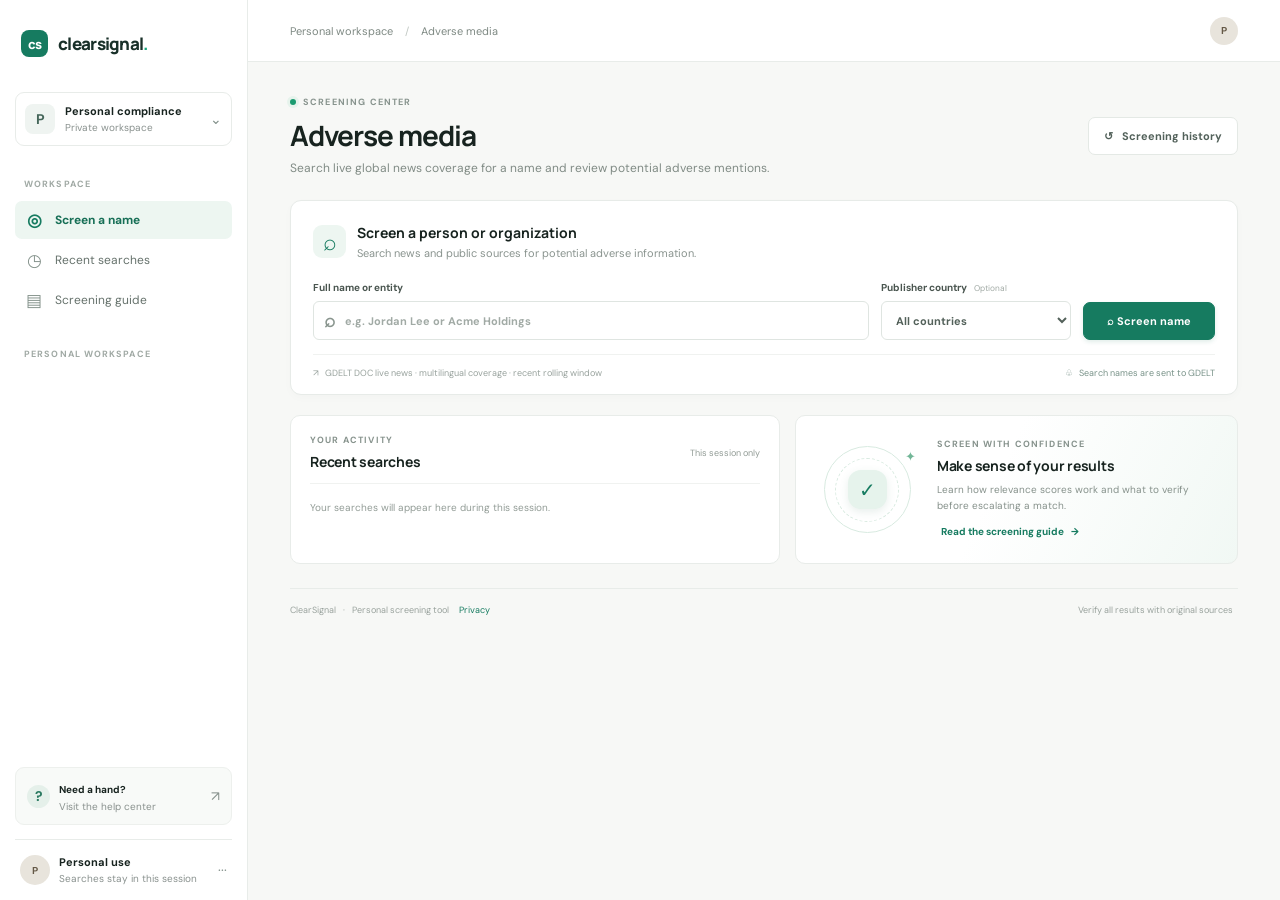
==== index.html @ d1f0cfac "Publish ClearSignal website" ====
<!doctype html>
<html lang="en">
<head>
  <meta charset="utf-8" />
  <meta name="viewport" content="width=device-width,initial-scale=1" />
  <meta name="theme-color" content="#f7f8fa" />
  <title>ClearSignal — adverse media screening</title>
  <link rel="preconnect" href="https://fonts.googleapis.com">
  <link rel="preconnect" href="https://fonts.gstatic.com" crossorigin>
  <link href="https://fonts.googleapis.com/css2?family=DM+Sans:wght@400;500;600;700&family=Manrope:wght@400;500;600;700;800&display=swap" rel="stylesheet">
  <link rel="stylesheet" href="styles.css" />
</head>
<body>
  <aside class="sidebar">
    <a class="brand" href="#"><span class="brand-mark">cs</span><span>clearsignal<span class="brand-dot">.</span></span></a>
    <div class="workspace"><span class="workspace-icon">P</span><span><b>Personal compliance</b><small>Private workspace</small></span><span class="chevron">⌄</span></div>
    <div class="nav-label">WORKSPACE</div>
    <nav>
      <a class="nav-item active" href="#screenForm"><span>◎</span>Screen a name</a>
      <a class="nav-item" href="#recentList"><span>◷</span>Recent searches</a>
      <a class="nav-item" href="#guideButton"><span>▤</span>Screening guide</a>
    </nav>
    <div class="nav-label second">PERSONAL WORKSPACE</div>
    <div class="sidebar-bottom"><div class="help-circle">?</div><div><b>Need a hand?</b><small>Visit the help center</small></div><span class="arrow">↗</span></div>
    <div class="user"><div class="avatar">P</div><div><b>Personal use</b><small>Searches stay in this session</small></div><span class="chevron">···</span></div>
  </aside>

  <main class="main">
    <header class="topbar"><div class="crumb">Personal workspace <span>/</span> Adverse media</div><div class="top-actions"><div class="top-avatar">P</div></div></header>
    <div class="content">
      <section class="heading-row"><div><div class="eyebrow"><span class="live-dot"></span>SCREENING CENTER</div><h1>Adverse media</h1><p class="subtitle">Search live global news coverage for a name and review potential adverse mentions.</p></div><button class="button ghost" id="historyButton">↺ &nbsp; Screening history</button></section>

      <section class="search-card">
        <div class="search-intro"><div class="search-icon">⌕</div><div><h2>Screen a person or organization</h2><p>Search news and public sources for potential adverse information.</p></div></div>
        <form id="screenForm" class="search-form">
          <label class="field"><span>Full name or entity</span><div class="input-wrap"><span class="input-search">⌕</span><input id="nameInput" autocomplete="off" placeholder="e.g. Jordan Lee or Acme Holdings" required /><button type="button" class="clear-input" id="clearInput" aria-label="Clear">×</button></div></label>
          <label class="field country-field"><span>Publisher country <small>Optional</small></span><select id="countryInput"><option value="">All countries</option><option>United States</option><option>United Kingdom</option><option>India</option><option>Singapore</option><option>United Arab Emirates</option></select></label>
          <button class="button primary" type="submit"><span>⌕</span> Screen name</button>
        </form>
        <div class="search-foot"><span>↗ &nbsp; GDELT DOC live news · multilingual coverage · recent rolling window</span><span class="secure">♧ &nbsp; Search names are sent to GDELT</span></div>
      </section>

      <section class="results-section" id="resultsSection" hidden>
        <div class="results-head"><div><div class="eyebrow result-eyebrow"><span class="live-dot"></span>SCREENING RESULTS</div><h2 id="resultTitle">Results for <b></b></h2></div><span class="demo-pill">LIVE SEARCH</span></div>
        <div class="summary-row" id="summaryRow"></div>
        <div class="result-toolbar"><span id="resultCount"></span><div class="filters"><button class="filter-btn selected" data-filter="all">All results</button><button class="filter-btn" data-filter="high">Risk term in headline</button><button class="filter-btn" data-filter="medium">Other matches</button><select id="sortSelect" aria-label="Sort results"><option value="relevance">Source order</option><option value="recent">Most recent</option></select></div></div>
        <div class="result-list" id="resultList"></div>
        <p class="disclaimer">A name and keyword match is not proof of identity or wrongdoing. News coverage may be incomplete, inaccurate or about another person. Verify each original source and apply human review before taking action. GDELT is a broad news search source, not a sanctions or watchlist screening service.</p>
      </section>

      <section class="lower-grid" id="lowerGrid">
        <div class="panel recent-panel"><div class="panel-head"><div><div class="eyebrow">YOUR ACTIVITY</div><h3>Recent searches</h3></div><span class="recent-session-label">This session only</span></div><div class="recent-list" id="recentList"></div></div>
        <div class="panel guide-panel"><div class="guide-art"><span class="art-ring ring-a"></span><span class="art-ring ring-b"></span><span class="art-core">✓</span><span class="art-spark">✦</span></div><div class="guide-copy"><div class="eyebrow">SCREEN WITH CONFIDENCE</div><h3>Make sense of your results</h3><p>Learn how relevance scores work and what to verify before escalating a match.</p><button class="text-button" id="guideButton">Read the screening guide <span>→</span></button></div></div>
      </section>
      <footer>ClearSignal <span>·</span> Personal screening tool <a href="privacy.html">Privacy</a><span class="footer-right">Verify all results with original sources</span></footer>
    </div>
  </main>
  <div class="toast" id="toast" role="status"></div>
  <script src="app.js"></script>
</body>
</html>
---- styles.css ----
:root{--ink:#17231f;--muted:#77827f;--line:#e8ece9;--green:#167b60;--mint:#eaf5ef;--bg:#f7f8f6;--white:#fff;--red:#b84b4b;--amber:#a66a12}*{box-sizing:border-box}body{margin:0;background:var(--bg);color:var(--ink);font-family:'DM Sans',sans-serif;font-size:14px}button,input,select{font:inherit}button{cursor:pointer}.sidebar{position:fixed;inset:0 auto 0 0;width:248px;background:#fff;border-right:1px solid var(--line);padding:24px 15px 14px;display:flex;flex-direction:column;z-index:2}.brand{height:39px;display:flex;align-items:center;gap:10px;padding-left:6px;color:#193029;text-decoration:none;font:800 17px Manrope,sans-serif;letter-spacing:-.7px}.brand-mark{height:27px;width:27px;border-radius:8px;background:#167b60;color:white;display:grid;place-items:center;font:800 13px Manrope;letter-spacing:-1px}.brand-dot{color:#19a77d}.workspace{margin-top:29px;border:1px solid var(--line);border-radius:9px;padding:11px 9px;display:flex;align-items:center;gap:10px}.workspace-icon{width:30px;height:30px;border-radius:8px;background:#eff4f1;display:grid;place-items:center;color:#45665a;font-weight:700}.workspace b,.user b{display:block;font-size:11px;font-weight:700}.workspace small,.user small,.sidebar-bottom small{display:block;font-size:10px;color:#89918e;margin-top:3px}.chevron{margin-left:auto;color:#82908a}.nav-label{color:#a0a9a4;font-size:9px;font-weight:700;letter-spacing:1.1px;margin:32px 9px 9px}.nav-label.second{margin-top:27px}.nav-item{height:38px;padding:0 10px;display:flex;align-items:center;gap:12px;text-decoration:none;color:#66726c;border-radius:7px;font-size:12px;margin:2px 0}.nav-item>span{font-size:17px;width:18px;text-align:center;color:#83918a}.nav-item.active{background:#edf6f1;color:#176f56;font-weight:700}.nav-item.active>span{color:#167b60}.nav-item i{margin-left:auto;font-style:normal;font-size:10px;background:#f0f2f0;color:#78827d;padding:2px 7px;border-radius:9px}.sidebar-bottom{margin-top:auto;background:#f8faf8;border:1px solid #edf0ed;border-radius:9px;padding:11px;display:flex;align-items:center;gap:9px}.help-circle{border-radius:50%;width:23px;height:23px;background:#e5f0ea;color:#28785f;display:grid;place-items:center;font-weight:bold}.sidebar-bottom b{font-size:10px}.sidebar-bottom .arrow{margin-left:auto;color:#86918c}.user{border-top:1px solid var(--line);margin-top:14px;padding:15px 5px 1px;display:flex;align-items:center;gap:9px}.avatar,.top-avatar{width:30px;height:30px;background:#e8e4dc;color:#655947;border-radius:50%;display:grid;place-items:center;font-size:10px;font-weight:bold}.main{margin-left:248px;min-height:100vh}.topbar{height:62px;padding:0 42px;border-bottom:1px solid var(--line);display:flex;align-items:center;justify-content:space-between;background:#fff}.crumb{font-size:11px;color:#7e8983}.crumb span{padding:0 9px;color:#c1c8c3}.top-actions{display:flex;align-items:center;gap:20px}.icon-button{border:0;background:none;font-size:16px;color:#6d7973;position:relative}.icon-button em{position:absolute;background:#e06a58;width:5px;height:5px;border-radius:50%;right:2px;top:1px}.top-avatar{width:28px;height:28px}.content{max-width:1250px;margin:0 auto;padding:34px 42px 20px}.heading-row{display:flex;justify-content:space-between;align-items:center;margin-bottom:24px}.eyebrow{font-size:9px;letter-spacing:1.15px;color:#87938d;font-weight:700;display:flex;align-items:center;gap:7px}.live-dot{height:6px;width:6px;border-radius:50%;background:#1b9b70;box-shadow:0 0 0 3px #e6f3ec}h1,h2,h3,p{margin:0}h1{font:700 28px Manrope,sans-serif;letter-spacing:-.9px;margin-top:8px}.subtitle{color:#808b85;font-size:12px;margin-top:6px}.button{border-radius:7px;height:38px;padding:0 15px;font-size:11px;font-weight:700}.button.ghost{background:white;border:1px solid #e4e9e5;color:#52615a}.button.primary{background:#167b60;border:1px solid #167b60;color:#fff;min-width:132px;box-shadow:0 2px 4px #1b765421}.button.primary:hover{background:#10694f}.search-card{background:#fff;border:1px solid #e7ebe8;border-radius:11px;padding:22px 22px 15px;box-shadow:0 3px 10px #26362e05}.search-intro{display:flex;align-items:center;gap:11px}.search-icon{width:33px;height:33px;border-radius:9px;background:#edf6f1;color:#167b60;display:grid;place-items:center;font-size:23px}.search-intro h2{font:700 14px Manrope,sans-serif}.search-intro p{color:#8a948f;font-size:11px;margin-top:4px}.search-form{display:flex;align-items:end;gap:12px;margin-top:21px}.field{display:flex;flex-direction:column;gap:7px;flex:1;color:#49554f;font-weight:700;font-size:10px}.field>span small{font-weight:400;color:#a1aaa5;margin-left:5px}.input-wrap{height:39px;border:1px solid #dfe5e1;border-radius:6px;display:flex;align-items:center;padding:0 10px;gap:8px}.input-wrap:focus-within{border-color:#66a78d;box-shadow:0 0 0 3px #edf6f1}.input-search{color:#89958e;font-size:19px}.input-wrap input{outline:0;border:0;width:100%;font-size:11px;color:var(--ink)}input::placeholder{color:#a1aaa5}.clear-input{border:0;background:none;color:#a1aaa5;font-size:18px;display:none;padding:0}.country-field{max-width:190px}.country-field select,.filters select{height:39px;background:white;border:1px solid #dfe5e1;border-radius:6px;padding:0 10px;color:#53615a;font-size:11px;outline:none}.search-foot{display:flex;justify-content:space-between;margin-top:14px;padding-top:12px;border-top:1px solid #f0f2f0;color:#98a29d;font-size:9px}.secure{color:#789288}.lower-grid{display:grid;grid-template-columns:1.05fr .95fr;gap:15px;margin-top:20px}.panel{border:1px solid var(--line);background:white;border-radius:10px;padding:18px 19px}.panel-head{display:flex;align-items:center;justify-content:space-between}.panel-head h3,.guide-copy h3{font:700 14px Manrope,sans-serif;margin-top:6px;letter-spacing:-.25px}.text-button{border:0;background:none;color:#167b60;font-weight:700;font-size:10px;padding:4px}.text-button span{margin-left:5px}.recent-list{margin-top:12px}.recent-item{padding:11px 0;display:flex;align-items:center;border-top:1px solid #f0f2f0;gap:10px}.recent-initial{width:29px;height:29px;border-radius:8px;background:#f0f4f1;display:grid;place-items:center;color:#53816b;font-size:10px;font-weight:700}.recent-info{flex:1}.recent-info b{display:block;font-size:10px}.recent-info small{display:block;font-size:9px;color:#9aa39e;margin-top:3px}.recent-status{font-size:9px;font-weight:700;color:#a66a12;background:#fbf3e5;border-radius:12px;padding:4px 8px}.recent-status.clear{background:#edf6f1;color:#338263}.recent-time{font-size:9px;color:#9aa39e;min-width:49px;text-align:right}.guide-panel{display:flex;align-items:center;gap:17px;background:linear-gradient(115deg,#fff 45%,#f1f8f4);overflow:hidden}.guide-art{width:105px;height:111px;flex:none;position:relative;display:grid;place-items:center}.art-ring{position:absolute;border:1px solid #d8eae0;border-radius:50%}.ring-a{width:87px;height:87px}.ring-b{width:64px;height:64px;border-style:dashed}.art-core{width:39px;height:39px;border-radius:13px;background:#e6f3ec;color:#167b60;display:grid;place-items:center;font-size:20px;box-shadow:0 3px 9px #45806520}.art-spark{position:absolute;top:14px;right:4px;color:#72b697;font-size:13px}.guide-copy p{color:#86918b;line-height:1.6;font-size:10px;margin:7px 0 7px;max-width:280px}footer{margin-top:24px;padding:15px 0 3px;border-top:1px solid var(--line);font-size:9px;color:#99a29d}footer span{padding:0 5px}.footer-right{float:right}.results-section{margin-top:25px}.results-head{display:flex;align-items:end;justify-content:space-between}.result-eyebrow{margin-bottom:8px}.results-head h2{font:600 17px Manrope,sans-serif}.results-head h2 b{font-weight:800}.demo-pill{font-size:8px;letter-spacing:.7px;color:#9a711e;background:#fbf4e5;border:1px solid #f3e8ca;border-radius:10px;padding:5px 8px}.summary-row{display:grid;grid-template-columns:repeat(3,1fr);gap:10px;margin:14px 0}.summary-card{background:#fff;border:1px solid var(--line);border-radius:8px;padding:12px 14px;display:flex;align-items:center;gap:10px}.summary-icon{width:29px;height:29px;border-radius:8px;display:grid;place-items:center;background:#f8eeee;color:#bb5959;font-size:15px}.summary-card:nth-child(2) .summary-icon{background:#fbf4e5;color:#a6751c}.summary-card:nth-child(3) .summary-icon{background:#edf6f1;color:#338263}.summary-card strong{font:700 17px Manrope}.summary-card small{display:block;color:#89948e;font-size:9px;margin-top:2px}.result-toolbar{display:flex;align-items:center;justify-content:space-between;margin:17px 0 9px}.result-toolbar>span{font-size:10px;color:#7f8a84}.filters{display:flex;align-items:center;gap:5px}.filter-btn{font-size:9px;border:1px solid transparent;background:none;color:#87928c;border-radius:5px;padding:7px 9px}.filter-btn.selected{background:#eaf5ef;color:#167b60;font-weight:700}.filters select{height:29px;margin-left:5px;font-size:9px}.result-list{display:flex;flex-direction:column;gap:9px}.result-card{background:#fff;border:1px solid var(--line);border-radius:9px;padding:14px 15px;display:grid;grid-template-columns:37px 1fr auto;gap:12px}.result-symbol{height:34px;width:34px;display:grid;place-items:center;border-radius:9px;font-size:15px;background:#fbefed;color:#ba6155}.result-card.medium .result-symbol{background:#fbf5e8;color:#a37520}.result-body{min-width:0}.result-tags{display:flex;gap:6px;align-items:center;margin-bottom:7px}.tag{font-size:8px;font-weight:700;border-radius:9px;padding:4px 7px;background:#f9eded;color:#b4564f}.tag.medium{background:#fbf4e5;color:#a6751c}.tag.category{background:#f0f3f1;color:#718078;font-weight:500}.result-card h3{font:700 12px Manrope,sans-serif;line-height:1.5}.result-card p{font-size:10px;line-height:1.55;color:#79847e;margin-top:5px}.result-meta{display:flex;gap:13px;color:#98a29d;font-size:9px;margin-top:9px}.result-meta span:first-child{color:#63756b}.result-side{text-align:right;display:flex;flex-direction:column;align-items:flex-end;justify-content:space-between;min-width:97px}.score{font:700 12px Manrope;color:#b44f49}.result-card.medium .score{color:#a6751c}.match-label{font-size:8px;color:#9aa39e;display:block;margin-top:2px}.review-button{background:#fff;border:1px solid #e3e8e4;border-radius:5px;padding:6px 9px;font-size:9px;color:#53615a;font-weight:700}.disclaimer{font-size:9px;color:#929c96;line-height:1.6;margin-top:12px}.empty-state{text-align:center;background:#fff;border:1px solid var(--line);border-radius:9px;padding:30px;color:#87928c;font-size:11px}.toast{position:fixed;bottom:20px;left:50%;transform:translate(-50%,20px);background:#1d332b;color:white;padding:11px 17px;border-radius:7px;font-size:11px;opacity:0;transition:.2s;pointer-events:none;z-index:9}.toast.show{opacity:1;transform:translate(-50%,0)}[hidden]{display:none!important}@media(max-width:900px){.sidebar{width:205px}.main{margin-left:205px}.content{padding:28px 24px}.topbar{padding:0 24px}.country-field{max-width:160px}.lower-grid{grid-template-columns:1fr}.guide-panel{min-height:145px}}@media(max-width:650px){.sidebar{width:58px;padding:16px 7px}.brand{padding:0;justify-content:center}.brand>span:last-child,.workspace,.nav-label,.nav-item:not(.active),.nav-item.active{font-size:0}.nav-item{justify-content:center;padding:0}.nav-item>span{font-size:18px}.nav-item.active{font-size:0}.sidebar-bottom,.user{display:none}.main{margin-left:58px}.topbar{height:53px;padding:0 14px}.content{padding:23px 14px}.heading-row{align-items:flex-start}.heading-row .button{font-size:0;padding:0;width:38px}.heading-row .button:first-letter{font-size:14px}.subtitle{max-width:250px;line-height:1.5}h1{font-size:24px}.search-card{padding:17px 14px}.search-form{flex-direction:column;align-items:stretch}.country-field{max-width:none}.search-form .button{width:100%}.search-foot{font-size:8px;gap:8px}.search-foot span:last-child{text-align:right}.summary-row{gap:5px}.summary-card{padding:9px 7px;gap:6px}.summary-icon{display:none}.summary-card strong{font-size:15px}.summary-card small{font-size:8px}.result-toolbar{align-items:flex-start;gap:8px;flex-direction:column}.filters{width:100%;flex-wrap:wrap}.filters select{margin-left:auto}.result-card{grid-template-columns:29px 1fr;gap:8px;padding:11px}.result-symbol{width:27px;height:27px}.result-side{grid-column:2;flex-direction:row;align-items:center;min-width:0}.result-side>div{text-align:left}.result-card h3{font-size:11px}.result-meta{gap:7px;flex-wrap:wrap}.footer-right{float:none;display:block;margin-top:7px}.guide-art{width:83px}}
.recent-empty{padding:17px 0 8px;color:#929c96;font-size:10px;border-top:1px solid #f0f2f0}.review-button{text-decoration:none;white-space:nowrap}.result-card:not(.medium) .result-symbol{background:#edf6f1;color:#338263}
.recent-session-label{font-size:9px;color:#929c96}.footer-right a,footer>a{color:#167b60;text-decoration:none;margin-left:8px}
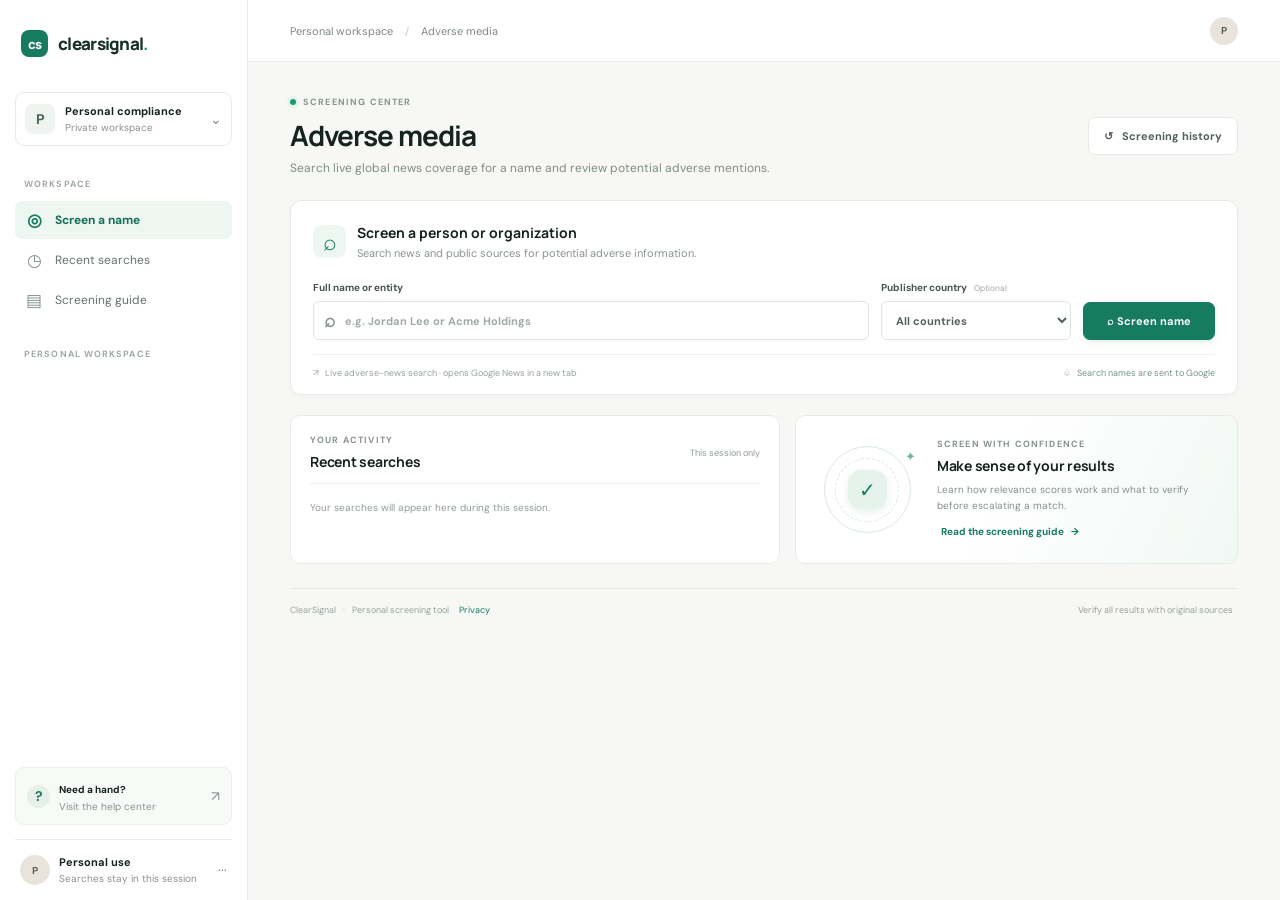
==== commit c495f9ab: "Use Google News for live searches" ====
--- a/index.html
+++ b/index.html
@@ -37,7 +37,7 @@
           <label class="field country-field"><span>Publisher country <small>Optional</small></span><select id="countryInput"><option value="">All countries</option><option>United States</option><option>United Kingdom</option><option>India</option><option>Singapore</option><option>United Arab Emirates</option></select></label>
           <button class="button primary" type="submit"><span>⌕</span> Screen name</button>
         </form>
-        <div class="search-foot"><span>↗ &nbsp; GDELT DOC live news · multilingual coverage · recent rolling window</span><span class="secure">♧ &nbsp; Search names are sent to GDELT</span></div>
+        <div class="search-foot"><span>↗ &nbsp; Live adverse-news search · opens Google News in a new tab</span><span class="secure">♧ &nbsp; Search names are sent to Google</span></div>
       </section>
 
       <section class="results-section" id="resultsSection" hidden>
@@ -45,7 +45,7 @@
         <div class="summary-row" id="summaryRow"></div>
         <div class="result-toolbar"><span id="resultCount"></span><div class="filters"><button class="filter-btn selected" data-filter="all">All results</button><button class="filter-btn" data-filter="high">Risk term in headline</button><button class="filter-btn" data-filter="medium">Other matches</button><select id="sortSelect" aria-label="Sort results"><option value="relevance">Source order</option><option value="recent">Most recent</option></select></div></div>
         <div class="result-list" id="resultList"></div>
-        <p class="disclaimer">A name and keyword match is not proof of identity or wrongdoing. News coverage may be incomplete, inaccurate or about another person. Verify each original source and apply human review before taking action. GDELT is a broad news search source, not a sanctions or watchlist screening service.</p>
+        <p class="disclaimer">A name and keyword match is not proof of identity or wrongdoing. News coverage may be incomplete, inaccurate or about another person. Verify each original source and apply human review before taking action. Google News is a news search tool, not a sanctions or watchlist screening service.</p>
       </section>
 
       <section class="lower-grid" id="lowerGrid">
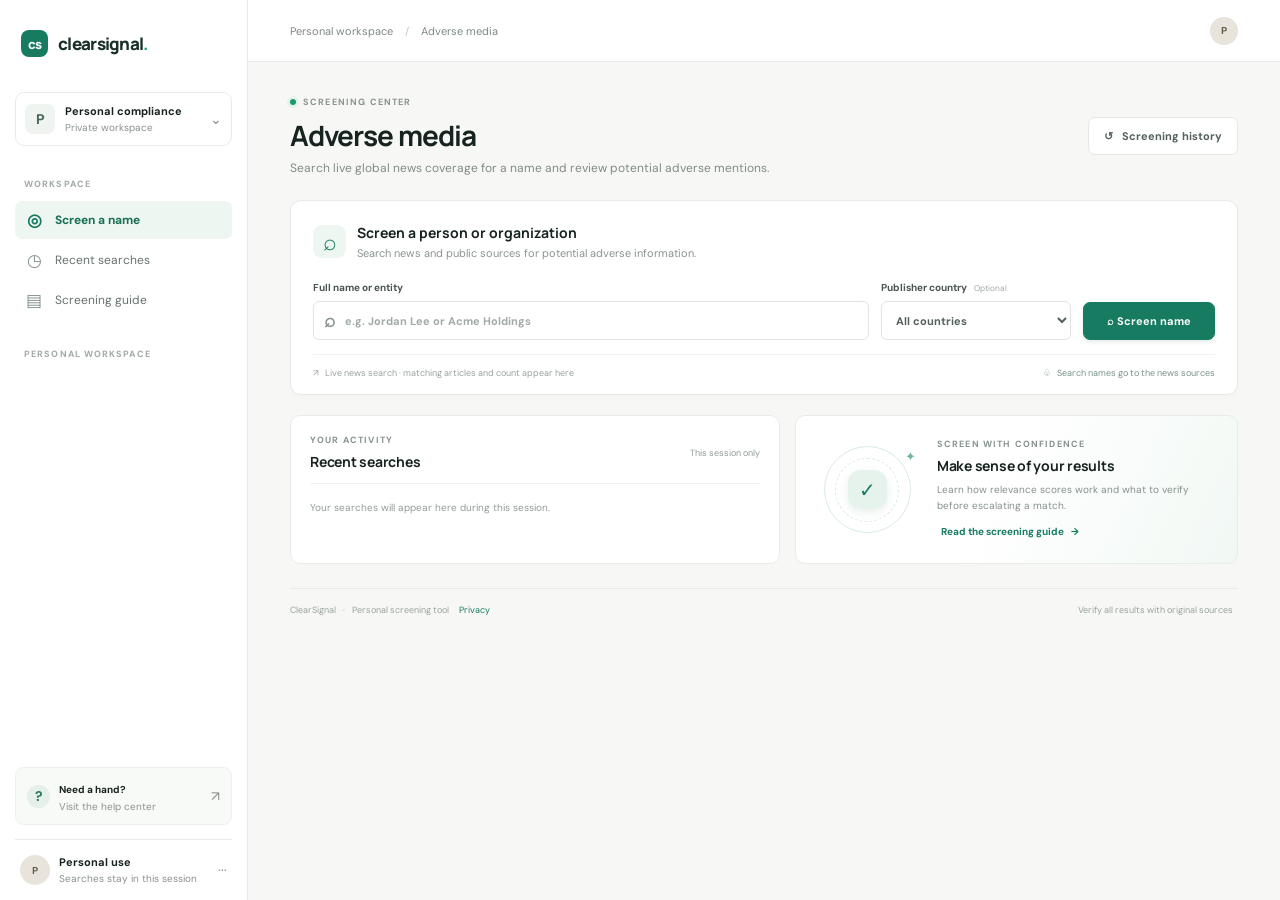
==== commit 9e97d911: "Show article counts and search results inside ClearSignal" ====
--- a/index.html
+++ b/index.html
@@ -37,7 +37,7 @@
           <label class="field country-field"><span>Publisher country <small>Optional</small></span><select id="countryInput"><option value="">All countries</option><option>United States</option><option>United Kingdom</option><option>India</option><option>Singapore</option><option>United Arab Emirates</option></select></label>
           <button class="button primary" type="submit"><span>⌕</span> Screen name</button>
         </form>
-        <div class="search-foot"><span>↗ &nbsp; Live adverse-news search · opens Google News in a new tab</span><span class="secure">♧ &nbsp; Search names are sent to Google</span></div>
+        <div class="search-foot"><span>↗ &nbsp; Live news search · matching articles and count appear here</span><span class="secure">♧ &nbsp; Search names go to the news sources</span></div>
       </section>
 
       <section class="results-section" id="resultsSection" hidden>
@@ -45,7 +45,7 @@
         <div class="summary-row" id="summaryRow"></div>
         <div class="result-toolbar"><span id="resultCount"></span><div class="filters"><button class="filter-btn selected" data-filter="all">All results</button><button class="filter-btn" data-filter="high">Risk term in headline</button><button class="filter-btn" data-filter="medium">Other matches</button><select id="sortSelect" aria-label="Sort results"><option value="relevance">Source order</option><option value="recent">Most recent</option></select></div></div>
         <div class="result-list" id="resultList"></div>
-        <p class="disclaimer">A name and keyword match is not proof of identity or wrongdoing. News coverage may be incomplete, inaccurate or about another person. Verify each original source and apply human review before taking action. Google News is a news search tool, not a sanctions or watchlist screening service.</p>
+        <p class="disclaimer">A name and keyword match is not proof of identity or wrongdoing. The count is articles returned by the selected news sources, not confirmed cases. News coverage may be incomplete, inaccurate or about another person. Verify each original source before taking action. This is not sanctions or watchlist screening.</p>
       </section>
 
       <section class="lower-grid" id="lowerGrid">
@@ -56,6 +56,6 @@
     </div>
   </main>
   <div class="toast" id="toast" role="status"></div>
-  <script src="app.js"></script>
+  <script src="app.js?v=screening-count-1"></script>
 </body>
 </html>
